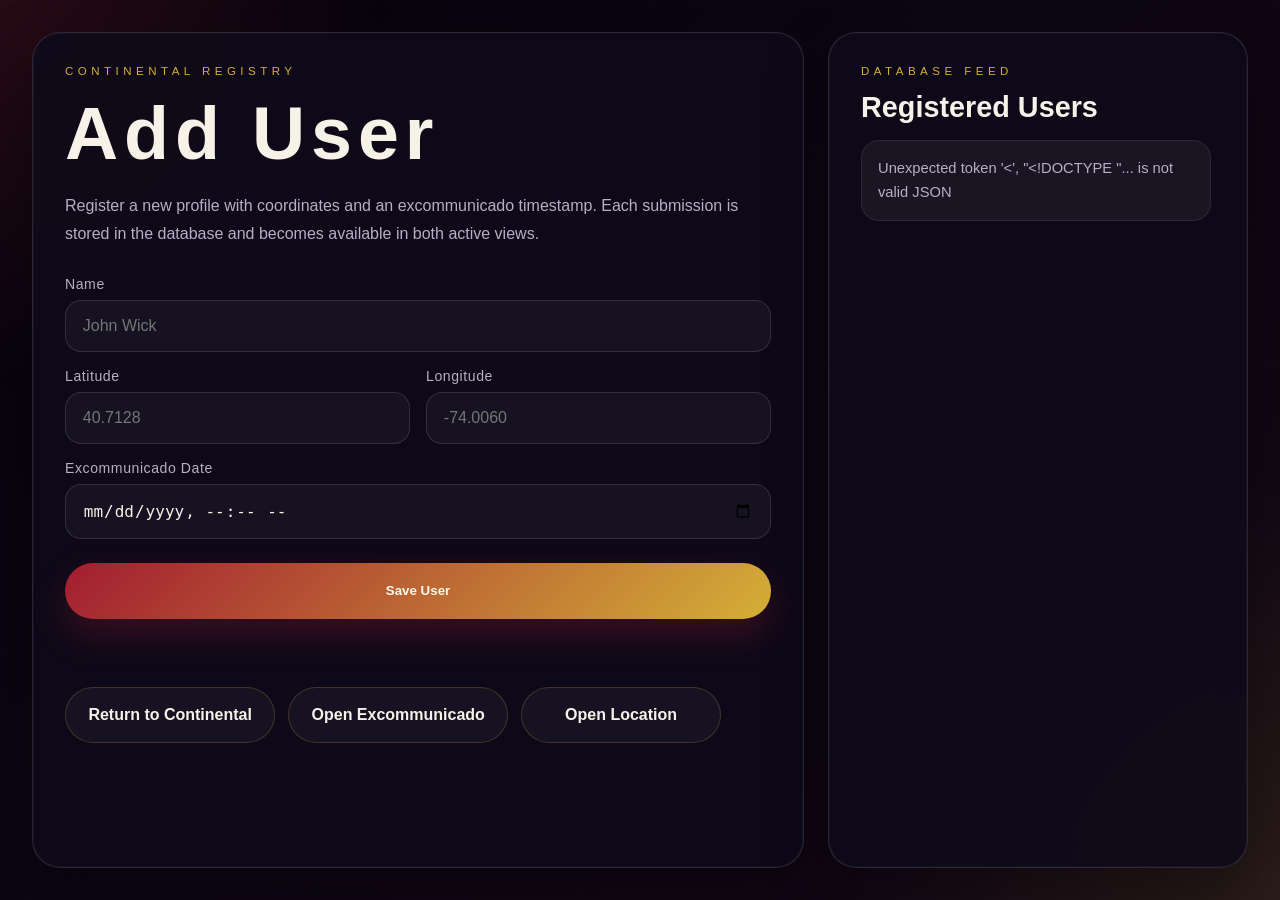
==== add-user.html @ 85cbd9b8 "John Wick Project" ====
<!DOCTYPE html>
<html lang="en">
<head>
  <meta charset="UTF-8" />
  <meta name="viewport" content="width=device-width, initial-scale=1.0" />
  <title>Registry Intake</title>
  <link rel="stylesheet" href="add-user.css" />
</head>
<body>
  <div class="background-grid"></div>

  <main class="intake-page">
    <section class="intake-panel">
      <p class="eyebrow">Continental Registry</p>
      <h1 class="title">Add User</h1>
      <p class="subtitle">
        Register a new profile with coordinates and an excommunicado timestamp.
        Each submission is stored in the database and becomes available in both active views.
      </p>

      <form id="userForm" class="intake-form">
        <label class="field">
          <span>Name</span>
          <input id="name" name="name" type="text" placeholder="John Wick" required />
        </label>

        <div class="field-row">
          <label class="field">
            <span>Latitude</span>
            <input
              id="latitude"
              name="latitude"
              type="number"
              step="0.0001"
              min="-90"
              max="90"
              placeholder="40.7128"
              required
            />
          </label>

          <label class="field">
            <span>Longitude</span>
            <input
              id="longitude"
              name="longitude"
              type="number"
              step="0.0001"
              min="-180"
              max="180"
              placeholder="-74.0060"
              required
            />
          </label>
        </div>

        <label class="field">
          <span>Excommunicado Date</span>
          <input id="excommunicadoAt" name="excommunicadoAt" type="datetime-local" required />
        </label>

        <button type="submit" class="submit-btn">Save User</button>
        <p id="formMessage" class="form-message" aria-live="polite"></p>
      </form>

      <div class="quick-links">
        <a href="index.html" class="ghost-link">Return to Continental</a>
        <a href="excommunicado.html" class="ghost-link">Open Excommunicado</a>
        <a href="location.html" class="ghost-link">Open Location</a>
      </div>
    </section>

    <aside class="registry-panel">
      <div class="panel-header">
        <p class="panel-label">Database Feed</p>
        <h2>Registered Users</h2>
      </div>
      <div id="registryList" class="registry-list"></div>
    </aside>
  </main>

  <script src="add-user.js"></script>
</body>
</html>
---- add-user.css ----
:root {
  --bg-main: #06030d;
  --bg-panel: rgba(15, 10, 26, 0.9);
  --bg-soft: rgba(255, 255, 255, 0.05);
  --border-soft: rgba(255, 255, 255, 0.12);
  --accent-primary: #d4af37;
  --accent-secondary: #c3344d;
  --text-main: #f7f2e8;
  --text-dim: #b6afc5;
  --success: #57d39b;
  --danger: #ff788c;
}

* {
  box-sizing: border-box;
  margin: 0;
  padding: 0;
}

body {
  min-height: 100vh;
  font-family: "Segoe UI", Tahoma, Geneva, Verdana, sans-serif;
  background:
    radial-gradient(circle at top left, rgba(195, 52, 77, 0.18), transparent 24%),
    radial-gradient(circle at bottom right, rgba(212, 175, 55, 0.12), transparent 28%),
    linear-gradient(135deg, #050209 0%, #0d0614 45%, #130814 100%);
  color: var(--text-main);
}

.background-grid {
  position: fixed;
  inset: 0;
  pointer-events: none;
  opacity: 0.22;
  background-image:
    linear-gradient(rgba(255, 255, 255, 0.035) 1px, transparent 1px),
    linear-gradient(90deg, rgba(255, 255, 255, 0.035) 1px, transparent 1px);
  background-size: 72px 72px;
}

.intake-page {
  position: relative;
  z-index: 1;
  min-height: 100vh;
  display: grid;
  grid-template-columns: minmax(0, 1.1fr) minmax(320px, 420px);
  gap: 1.5rem;
  padding: 2rem;
}

.intake-panel,
.registry-panel {
  border: 1px solid var(--border-soft);
  background: var(--bg-panel);
  border-radius: 28px;
  padding: 2rem;
  backdrop-filter: blur(14px);
  box-shadow:
    0 22px 60px rgba(0, 0, 0, 0.35),
    inset 0 0 0 1px rgba(255, 255, 255, 0.03);
}

.eyebrow,
.panel-label {
  text-transform: uppercase;
  letter-spacing: 0.28rem;
  font-size: 0.72rem;
  color: var(--accent-primary);
  margin-bottom: 0.9rem;
}

.title {
  font-size: clamp(2.6rem, 6vw, 4.6rem);
  letter-spacing: 0.08em;
  margin-bottom: 1rem;
}

.subtitle {
  max-width: 740px;
  color: var(--text-dim);
  line-height: 1.7;
  margin-bottom: 1.8rem;
}

.intake-form {
  display: grid;
  gap: 1rem;
}

.field-row {
  display: grid;
  grid-template-columns: repeat(2, minmax(0, 1fr));
  gap: 1rem;
}

.field {
  display: grid;
  gap: 0.5rem;
}

.field span {
  color: var(--text-dim);
  font-size: 0.88rem;
  letter-spacing: 0.04em;
}

.field input {
  width: 100%;
  border: 1px solid rgba(255, 255, 255, 0.12);
  border-radius: 16px;
  background: rgba(255, 255, 255, 0.04);
  color: var(--text-main);
  padding: 1rem 1.05rem;
  font-size: 1rem;
  transition: border-color 0.2s ease, box-shadow 0.2s ease, transform 0.2s ease;
}

.field input:focus {
  outline: none;
  border-color: rgba(212, 175, 55, 0.6);
  box-shadow: 0 0 0 3px rgba(212, 175, 55, 0.12);
  transform: translateY(-1px);
}

.submit-btn,
.ghost-link {
  display: inline-flex;
  align-items: center;
  justify-content: center;
  min-height: 56px;
  border-radius: 999px;
  text-decoration: none;
  font-weight: 700;
  transition: transform 0.25s ease, box-shadow 0.25s ease, border-color 0.25s ease;
}

.submit-btn {
  border: 0;
  cursor: pointer;
  color: #fef8ea;
  background: linear-gradient(135deg, #a31d31 0%, #d4af37 100%);
  box-shadow: 0 16px 34px rgba(163, 29, 49, 0.28);
  margin-top: 0.5rem;
}

.submit-btn:hover,
.ghost-link:hover {
  transform: translateY(-2px);
}

.form-message {
  min-height: 1.5rem;
  color: var(--text-dim);
}

.form-message.success {
  color: var(--success);
}

.form-message.error {
  color: var(--danger);
}

.quick-links {
  display: flex;
  flex-wrap: wrap;
  gap: 0.8rem;
  margin-top: 1.75rem;
}

.ghost-link {
  min-width: 200px;
  padding: 0 1.4rem;
  border: 1px solid rgba(212, 175, 55, 0.22);
  color: var(--text-main);
  background: rgba(255, 255, 255, 0.04);
}

.panel-header {
  margin-bottom: 1rem;
}

.panel-header h2 {
  font-size: 1.8rem;
}

.registry-list {
  display: grid;
  gap: 0.85rem;
  max-height: calc(100vh - 180px);
  overflow-y: auto;
  padding-right: 0.25rem;
}

.registry-card,
.registry-empty {
  border: 1px solid rgba(255, 255, 255, 0.08);
  background: var(--bg-soft);
  border-radius: 18px;
  padding: 1rem;
}

.registry-card h3 {
  font-size: 1.05rem;
  margin-bottom: 0.5rem;
}

.registry-card p,
.registry-empty {
  color: var(--text-dim);
  line-height: 1.6;
  font-size: 0.92rem;
}

@media (max-width: 980px) {
  .intake-page {
    grid-template-columns: 1fr;
  }
}

@media (max-width: 640px) {
  .intake-page {
    padding: 1.1rem;
  }

  .intake-panel,
  .registry-panel {
    padding: 1.4rem;
  }

  .field-row {
    grid-template-columns: 1fr;
  }

  .quick-links {
    flex-direction: column;
  }

  .ghost-link {
    width: 100%;
  }
}
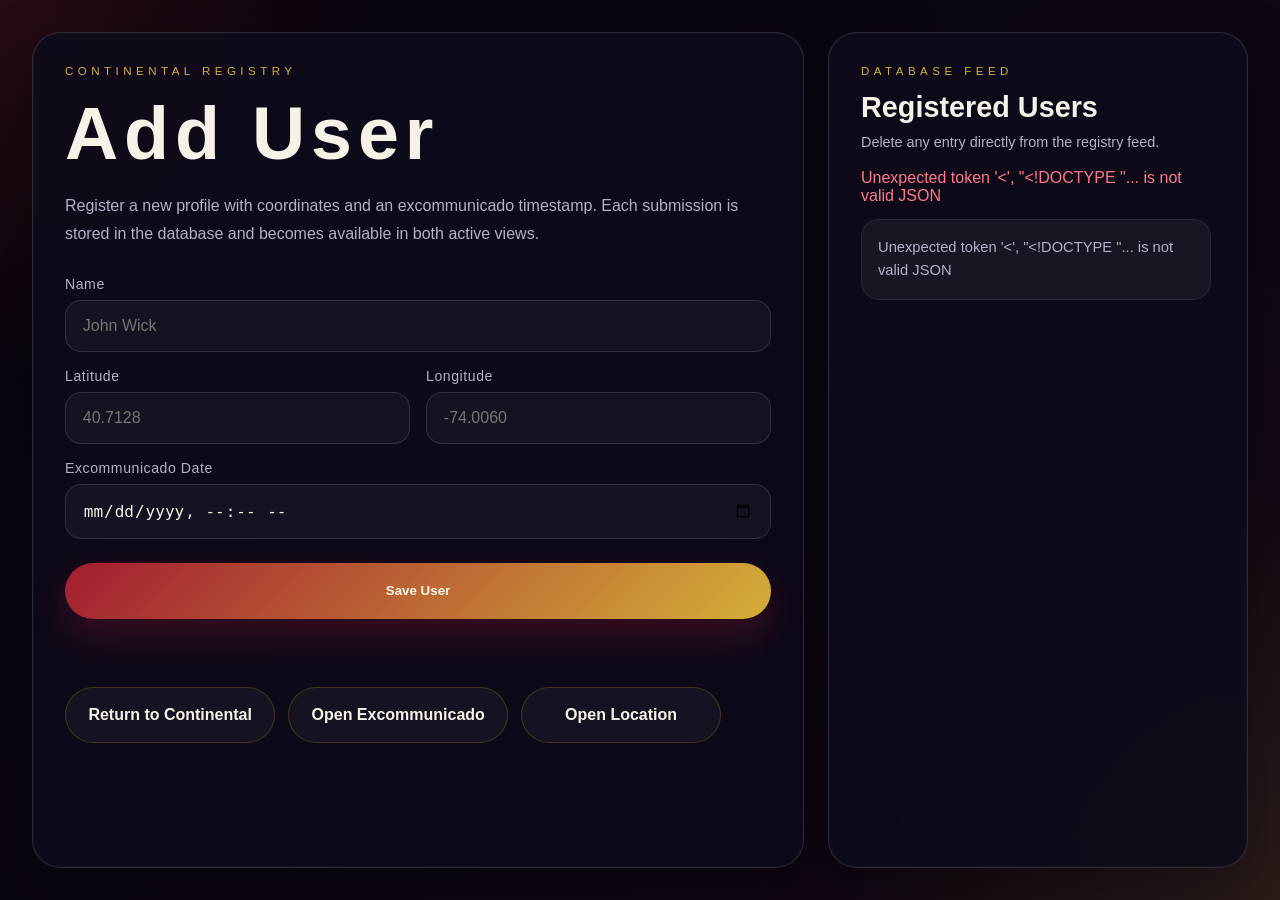
==== commit 8cce2e69: "Created Testing branch" ====
--- a/add-user.html
+++ b/add-user.html
@@ -74,7 +74,9 @@
       <div class="panel-header">
         <p class="panel-label">Database Feed</p>
         <h2>Registered Users</h2>
+        <p class="panel-note">Delete any entry directly from the registry feed.</p>
       </div>
+      <p id="registryMessage" class="registry-message" aria-live="polite"></p>
       <div id="registryList" class="registry-list"></div>
     </aside>
   </main>
--- a/add-user.css
+++ b/add-user.css
@@ -184,6 +184,27 @@
   font-size: 1.8rem;
 }
 
+.panel-note {
+  margin-top: 0.45rem;
+  color: var(--text-dim);
+  line-height: 1.5;
+  font-size: 0.9rem;
+}
+
+.registry-message {
+  min-height: 1.2rem;
+  margin-bottom: 0.85rem;
+  color: var(--text-dim);
+}
+
+.registry-message.success {
+  color: var(--success);
+}
+
+.registry-message.error {
+  color: var(--danger);
+}
+
 .registry-list {
   display: grid;
   gap: 0.85rem;
@@ -212,6 +233,36 @@
   font-size: 0.92rem;
 }
 
+.registry-card {
+  display: grid;
+  gap: 0.9rem;
+}
+
+.registry-card__actions {
+  display: flex;
+  justify-content: flex-end;
+}
+
+.delete-btn {
+  display: inline-flex;
+  align-items: center;
+  justify-content: center;
+  border: 1px solid rgba(255, 120, 140, 0.28);
+  border-radius: 999px;
+  padding: 0.68rem 1rem;
+  background: rgba(255, 120, 140, 0.09);
+  color: var(--danger);
+  font-weight: 700;
+  cursor: pointer;
+  transition: transform 0.2s ease, border-color 0.2s ease, background 0.2s ease;
+}
+
+.delete-btn:hover {
+  transform: translateY(-1px);
+  border-color: rgba(255, 120, 140, 0.48);
+  background: rgba(255, 120, 140, 0.14);
+}
+
 @media (max-width: 980px) {
   .intake-page {
     grid-template-columns: 1fr;
